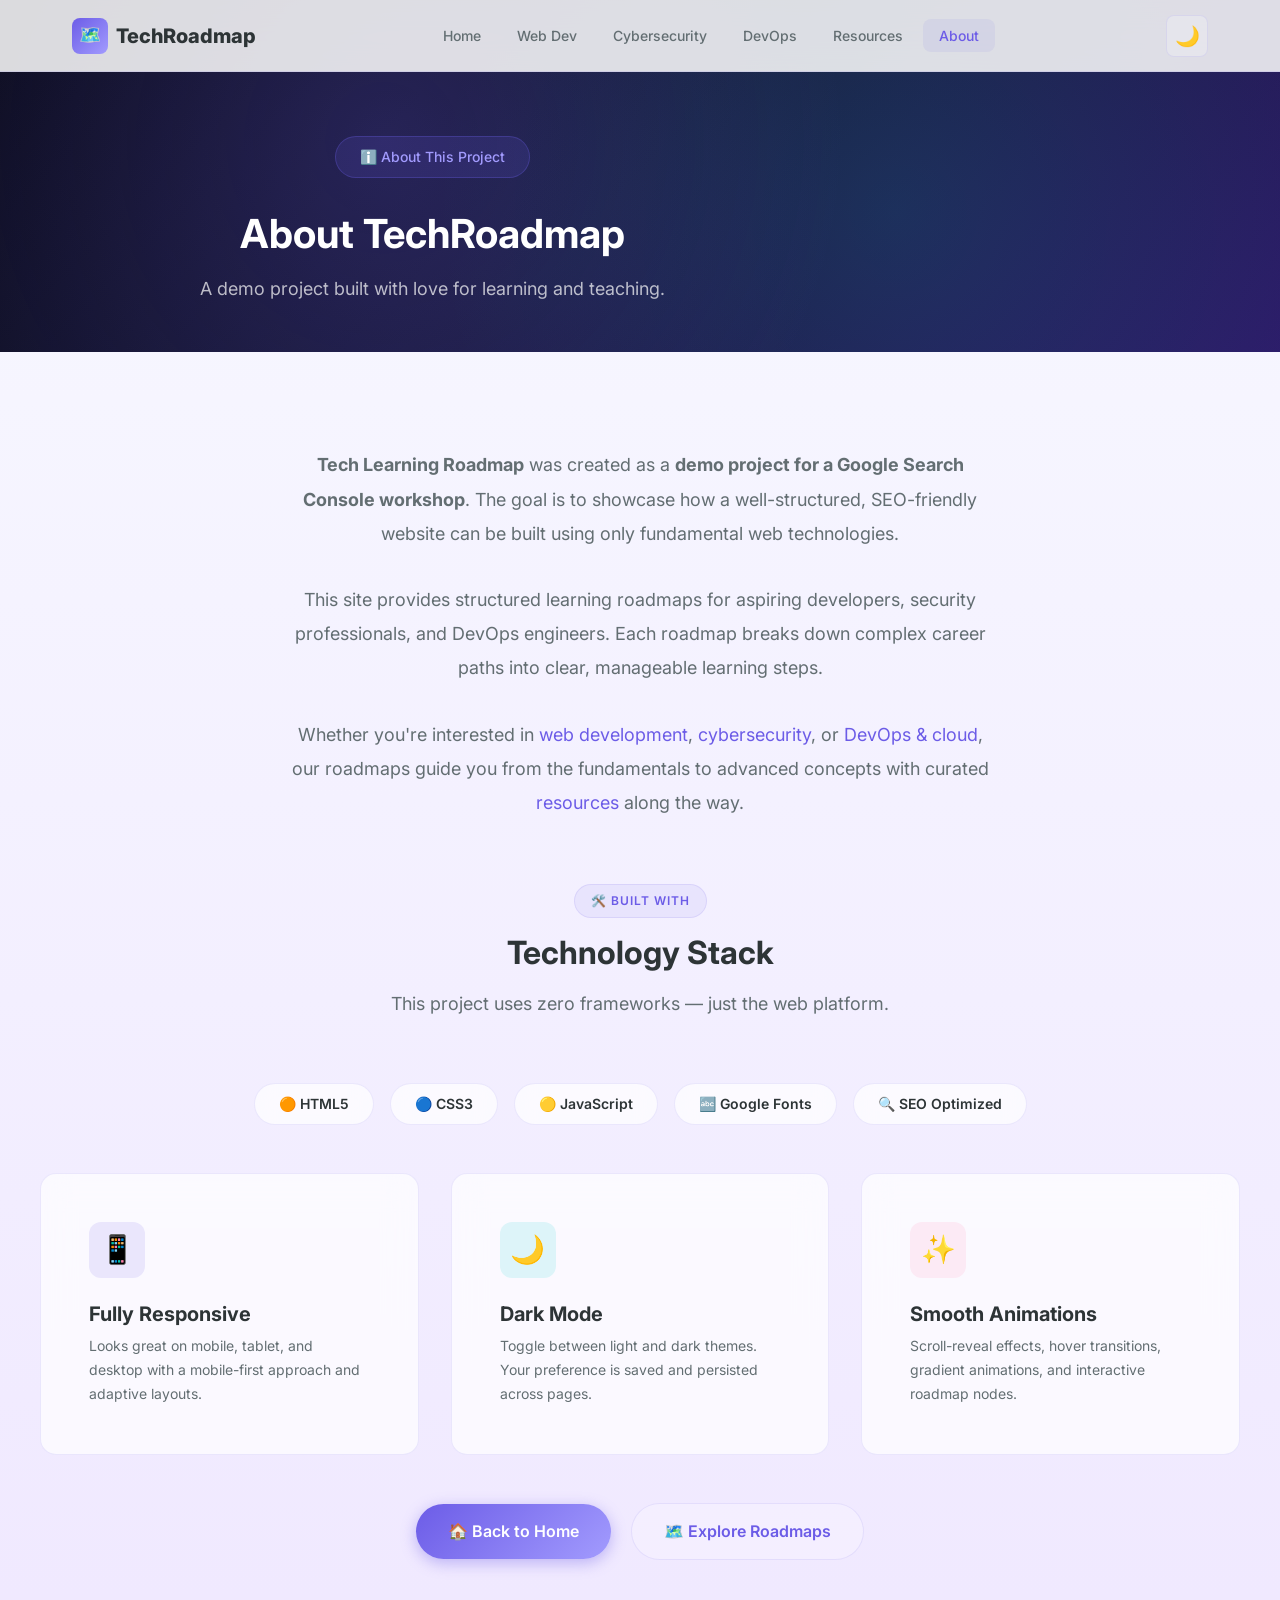
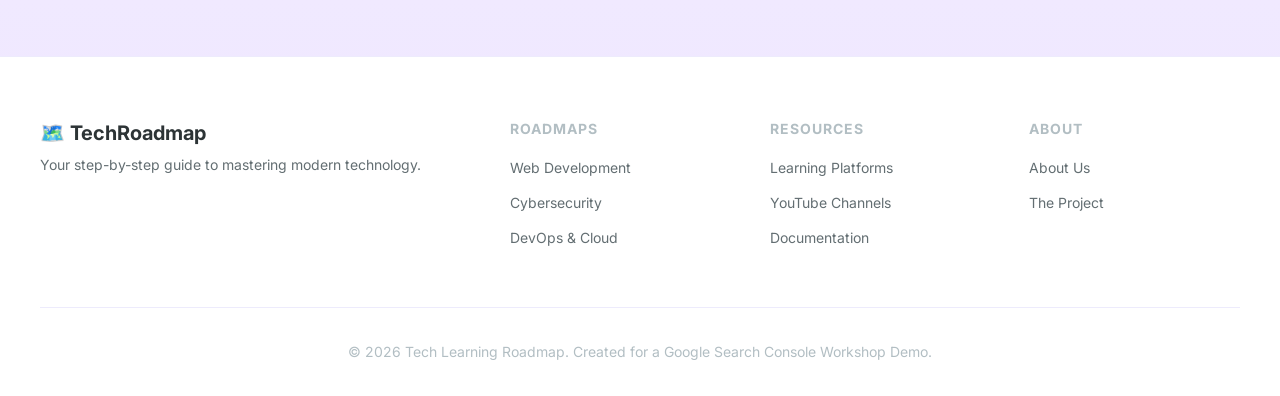
==== about.html @ 20cbd088 "first commit" ====
<!DOCTYPE html>
<html lang="en">

<head>
    <meta charset="UTF-8">
    <meta name="viewport" content="width=device-width, initial-scale=1.0">
    <meta name="description"
        content="About Tech Learning Roadmap — A demo project created for a Google Search Console workshop, built with HTML, CSS, and JavaScript.">
    <title>About — Tech Learning Roadmap</title>
    <link rel="stylesheet" href="styles.css">
    <link rel="icon"
        href="data:image/svg+xml,<svg xmlns='http://www.w3.org/2000/svg' viewBox='0 0 100 100'><text y='.9em' font-size='90'>🗺️</text></svg>">
</head>

<body>

    <div id="scroll-progress"></div>

    <!-- Navigation -->
    <nav class="navbar" id="navbar">
        <div class="nav-container">
            <a href="index.html" class="nav-logo">
                <span class="logo-icon">🗺️</span>
                TechRoadmap
            </a>
            <ul class="nav-links" id="nav-links">
                <li><a href="index.html">Home</a></li>
                <li><a href="web-development.html">Web Dev</a></li>
                <li><a href="cybersecurity.html">Cybersecurity</a></li>
                <li><a href="devops.html">DevOps</a></li>
                <li><a href="resources.html">Resources</a></li>
                <li><a href="about.html">About</a></li>
            </ul>
            <div class="nav-actions">
                <button class="theme-toggle" id="theme-toggle" aria-label="Toggle dark mode">🌙</button>
                <button class="hamburger" id="hamburger" aria-label="Toggle navigation">
                    <span></span><span></span><span></span>
                </button>
            </div>
        </div>
    </nav>
    <div class="nav-overlay" id="nav-overlay"></div>

    <!-- Page Hero -->
    <section class="page-hero">
        <div class="hero-content">
            <div class="hero-badge">ℹ️ About This Project</div>
            <h1>About <span class="gradient-text">TechRoadmap</span></h1>
            <p>A demo project built with love for learning and teaching.</p>
        </div>
    </section>

    <!-- About Content -->
    <section class="section">
        <div class="container">
            <div class="about-content reveal">
                <p>
                    <strong>Tech Learning Roadmap</strong> was created as a <strong>demo project for a Google Search
                        Console workshop</strong>. The goal is to showcase how a well-structured, SEO-friendly website
                    can be built using only fundamental web technologies.
                </p>
                <p>
                    This site provides structured learning roadmaps for aspiring developers, security professionals, and
                    DevOps engineers. Each roadmap breaks down complex career paths into clear, manageable learning
                    steps.
                </p>
                <p>
                    Whether you're interested in <a href="web-development.html">web development</a>, <a
                        href="cybersecurity.html">cybersecurity</a>, or <a href="devops.html">DevOps & cloud</a>, our
                    roadmaps guide you from the fundamentals to advanced concepts with curated <a
                        href="resources.html">resources</a> along the way.
                </p>
            </div>

            <!-- Tech Stack -->
            <div class="text-center reveal" style="margin-top: var(--space-3xl);">
                <div class="section-header">
                    <span class="section-badge">🛠️ Built With</span>
                    <h2>Technology Stack</h2>
                    <p>This project uses zero frameworks — just the web platform.</p>
                </div>
                <div class="tech-badges">
                    <span class="tech-badge" id="badge-html">🟠 HTML5</span>
                    <span class="tech-badge" id="badge-css">🔵 CSS3</span>
                    <span class="tech-badge" id="badge-js">🟡 JavaScript</span>
                    <span class="tech-badge" id="badge-fonts">🔤 Google Fonts</span>
                    <span class="tech-badge" id="badge-seo">🔍 SEO Optimized</span>
                </div>
            </div>

            <!-- Features List -->
            <div class="grid-3 mt-3">
                <div class="card reveal delay-1" id="feature-responsive">
                    <div class="card-icon purple">📱</div>
                    <h3>Fully Responsive</h3>
                    <p>Looks great on mobile, tablet, and desktop with a mobile-first approach and adaptive layouts.</p>
                </div>
                <div class="card reveal delay-2" id="feature-darkmode">
                    <div class="card-icon teal">🌙</div>
                    <h3>Dark Mode</h3>
                    <p>Toggle between light and dark themes. Your preference is saved and persisted across pages.</p>
                </div>
                <div class="card reveal delay-3" id="feature-animations">
                    <div class="card-icon pink">✨</div>
                    <h3>Smooth Animations</h3>
                    <p>Scroll-reveal effects, hover transitions, gradient animations, and interactive roadmap nodes.</p>
                </div>
            </div>

            <!-- CTA -->
            <div class="text-center mt-3 reveal">
                <a href="index.html" class="btn btn-primary">🏠 Back to Home</a>
                <a href="web-development.html" class="btn btn-secondary" style="margin-left: var(--space-md);">🗺️
                    Explore Roadmaps</a>
            </div>

        </div>
    </section>

    <!-- Footer -->
    <footer class="footer">
        <div class="footer-grid">
            <div class="footer-brand">
                <h3>🗺️ TechRoadmap</h3>
                <p>Your step-by-step guide to mastering modern technology.</p>
            </div>
            <div class="footer-col">
                <h4>Roadmaps</h4>
                <ul>
                    <li><a href="web-development.html">Web Development</a></li>
                    <li><a href="cybersecurity.html">Cybersecurity</a></li>
                    <li><a href="devops.html">DevOps & Cloud</a></li>
                </ul>
            </div>
            <div class="footer-col">
                <h4>Resources</h4>
                <ul>
                    <li><a href="resources.html">Learning Platforms</a></li>
                    <li><a href="resources.html">YouTube Channels</a></li>
                    <li><a href="resources.html">Documentation</a></li>
                </ul>
            </div>
            <div class="footer-col">
                <h4>About</h4>
                <ul>
                    <li><a href="about.html">About Us</a></li>
                    <li><a href="about.html">The Project</a></li>
                </ul>
            </div>
        </div>
        <div class="footer-bottom">
            <p>&copy; 2026 Tech Learning Roadmap. Created for a Google Search Console Workshop Demo.</p>
        </div>
    </footer>

    <script src="script.js"></script>
</body>

</html>
---- styles.css ----
/* ===========================
   Tech Learning Roadmap
   Global Design System
   =========================== */

@import url('https://fonts.googleapis.com/css2?family=Inter:wght@300;400;500;600;700;800;900&display=swap');

/* ---------- CSS Custom Properties ---------- */
:root {
  /* Colors */
  --primary: #6c5ce7;
  --primary-light: #a29bfe;
  --primary-dark: #5a4bd1;
  --secondary: #00cec9;
  --secondary-light: #81ecec;
  --accent: #fd79a8;
  --accent-light: #fab1c4;
  --warning: #fdcb6e;
  --success: #00b894;

  /* Backgrounds */
  --bg-primary: #f8f9ff;
  --bg-secondary: #ffffff;
  --bg-card: rgba(255, 255, 255, 0.7);
  --bg-glass: rgba(255, 255, 255, 0.25);
  --bg-nav: rgba(255, 255, 255, 0.85);

  /* Text */
  --text-primary: #2d3436;
  --text-secondary: #636e72;
  --text-muted: #b2bec3;
  --text-on-primary: #ffffff;

  /* Borders & Shadows */
  --border-color: rgba(108, 92, 231, 0.12);
  --border-glass: rgba(255, 255, 255, 0.3);
  --shadow-sm: 0 2px 8px rgba(108, 92, 231, 0.08);
  --shadow-md: 0 8px 30px rgba(108, 92, 231, 0.12);
  --shadow-lg: 0 20px 60px rgba(108, 92, 231, 0.15);
  --shadow-glow: 0 0 30px rgba(108, 92, 231, 0.2);

  /* Gradients */
  --gradient-primary: linear-gradient(135deg, #6c5ce7, #a29bfe);
  --gradient-secondary: linear-gradient(135deg, #00cec9, #81ecec);
  --gradient-accent: linear-gradient(135deg, #fd79a8, #e17055);
  --gradient-hero: linear-gradient(135deg, #0c0c1d 0%, #1a1a3e 50%, #2d1b69 100%);
  --gradient-bg: linear-gradient(180deg, #f8f9ff 0%, #eee5ff 100%);

  /* Typography */
  --font-family: 'Inter', -apple-system, BlinkMacSystemFont, 'Segoe UI', sans-serif;
  --font-size-xs: 0.75rem;
  --font-size-sm: 0.875rem;
  --font-size-base: 1rem;
  --font-size-lg: 1.125rem;
  --font-size-xl: 1.25rem;
  --font-size-2xl: 1.5rem;
  --font-size-3xl: 2rem;
  --font-size-4xl: 2.5rem;
  --font-size-5xl: 3.5rem;

  /* Spacing */
  --space-xs: 0.25rem;
  --space-sm: 0.5rem;
  --space-md: 1rem;
  --space-lg: 1.5rem;
  --space-xl: 2rem;
  --space-2xl: 3rem;
  --space-3xl: 4rem;
  --space-4xl: 6rem;

  /* Radius */
  --radius-sm: 8px;
  --radius-md: 12px;
  --radius-lg: 16px;
  --radius-xl: 24px;
  --radius-full: 9999px;

  /* Transitions */
  --transition-fast: 0.2s cubic-bezier(0.4, 0, 0.2, 1);
  --transition-base: 0.3s cubic-bezier(0.4, 0, 0.2, 1);
  --transition-slow: 0.5s cubic-bezier(0.4, 0, 0.2, 1);

  /* Nav */
  --nav-height: 72px;
}

/* ---------- Dark Mode ---------- */
[data-theme="dark"] {
  --bg-primary: #0c0c1d;
  --bg-secondary: #141428;
  --bg-card: rgba(20, 20, 40, 0.7);
  --bg-glass: rgba(20, 20, 40, 0.6);
  --bg-nav: rgba(12, 12, 29, 0.9);

  --text-primary: #e8e8f0;
  --text-secondary: #a0a0b8;
  --text-muted: #5a5a72;

  --border-color: rgba(108, 92, 231, 0.2);
  --border-glass: rgba(108, 92, 231, 0.15);
  --shadow-sm: 0 2px 8px rgba(0, 0, 0, 0.3);
  --shadow-md: 0 8px 30px rgba(0, 0, 0, 0.4);
  --shadow-lg: 0 20px 60px rgba(0, 0, 0, 0.5);
  --shadow-glow: 0 0 30px rgba(108, 92, 231, 0.3);
  --gradient-bg: linear-gradient(180deg, #0c0c1d 0%, #1a1a3e 100%);
}

/* ---------- Reset & Base ---------- */
*,
*::before,
*::after {
  margin: 0;
  padding: 0;
  box-sizing: border-box;
}

html {
  scroll-behavior: smooth;
  scroll-padding-top: var(--nav-height);
}

body {
  font-family: var(--font-family);
  font-size: var(--font-size-base);
  color: var(--text-primary);
  background: var(--gradient-bg);
  min-height: 100vh;
  line-height: 1.7;
  -webkit-font-smoothing: antialiased;
  transition: background var(--transition-base), color var(--transition-base);
}

a {
  color: var(--primary);
  text-decoration: none;
  transition: color var(--transition-fast);
}
a:hover { color: var(--primary-light); }

img { max-width: 100%; display: block; }

h1, h2, h3, h4, h5, h6 {
  line-height: 1.2;
  font-weight: 700;
  color: var(--text-primary);
}

/* ---------- Scroll Progress Bar ---------- */
#scroll-progress {
  position: fixed;
  top: 0;
  left: 0;
  height: 3px;
  background: var(--gradient-primary);
  z-index: 10000;
  width: 0%;
  transition: width 0.1s linear;
}

/* ---------- Navigation ---------- */
.navbar {
  position: fixed;
  top: 0;
  left: 0;
  right: 0;
  height: var(--nav-height);
  background: var(--bg-nav);
  backdrop-filter: blur(20px);
  -webkit-backdrop-filter: blur(20px);
  border-bottom: 1px solid var(--border-color);
  z-index: 9999;
  transition: box-shadow var(--transition-base), background var(--transition-base);
}

.navbar.scrolled {
  box-shadow: var(--shadow-md);
}

.nav-container {
  max-width: 1200px;
  margin: 0 auto;
  padding: 0 var(--space-xl);
  height: 100%;
  display: flex;
  align-items: center;
  justify-content: space-between;
}

.nav-logo {
  display: flex;
  align-items: center;
  gap: var(--space-sm);
  font-size: var(--font-size-xl);
  font-weight: 800;
  color: var(--text-primary);
  text-decoration: none;
}

.nav-logo .logo-icon {
  width: 36px;
  height: 36px;
  background: var(--gradient-primary);
  border-radius: var(--radius-sm);
  display: flex;
  align-items: center;
  justify-content: center;
  color: white;
  font-size: 18px;
}

.nav-links {
  display: flex;
  align-items: center;
  list-style: none;
  gap: var(--space-xs);
}

.nav-links a {
  padding: var(--space-sm) var(--space-md);
  border-radius: var(--radius-sm);
  font-size: var(--font-size-sm);
  font-weight: 500;
  color: var(--text-secondary);
  transition: all var(--transition-fast);
  text-decoration: none;
}

.nav-links a:hover,
.nav-links a.active {
  color: var(--primary);
  background: rgba(108, 92, 231, 0.08);
}

.nav-actions {
  display: flex;
  align-items: center;
  gap: var(--space-sm);
}

/* Dark mode toggle */
.theme-toggle {
  width: 42px;
  height: 42px;
  border: none;
  background: var(--bg-glass);
  border: 1px solid var(--border-color);
  border-radius: var(--radius-sm);
  cursor: pointer;
  display: flex;
  align-items: center;
  justify-content: center;
  font-size: 20px;
  transition: all var(--transition-fast);
  color: var(--text-primary);
}
.theme-toggle:hover {
  background: rgba(108, 92, 231, 0.1);
  transform: scale(1.05);
}

/* Hamburger */
.hamburger {
  display: none;
  flex-direction: column;
  gap: 5px;
  background: none;
  border: none;
  cursor: pointer;
  padding: 5px;
  z-index: 10001;
}
.hamburger span {
  width: 24px;
  height: 2px;
  background: var(--text-primary);
  border-radius: 2px;
  transition: all var(--transition-base);
}
.hamburger.active span:nth-child(1) { transform: rotate(45deg) translate(5px, 5px); }
.hamburger.active span:nth-child(2) { opacity: 0; }
.hamburger.active span:nth-child(3) { transform: rotate(-45deg) translate(5px, -5px); }

/* ---------- Hero Section ---------- */
.hero {
  position: relative;
  min-height: 100vh;
  display: flex;
  align-items: center;
  justify-content: center;
  text-align: center;
  padding: calc(var(--nav-height) + var(--space-3xl)) var(--space-xl) var(--space-3xl);
  background: var(--gradient-hero);
  overflow: hidden;
}

.hero::before {
  content: '';
  position: absolute;
  inset: 0;
  background:
    radial-gradient(circle at 20% 50%, rgba(108, 92, 231, 0.15) 0%, transparent 50%),
    radial-gradient(circle at 80% 20%, rgba(0, 206, 201, 0.1) 0%, transparent 50%),
    radial-gradient(circle at 40% 80%, rgba(253, 121, 168, 0.08) 0%, transparent 50%);
  pointer-events: none;
}

.hero-content {
  position: relative;
  z-index: 2;
  max-width: 800px;
}

.hero-badge {
  display: inline-flex;
  align-items: center;
  gap: var(--space-sm);
  padding: var(--space-sm) var(--space-lg);
  background: rgba(108, 92, 231, 0.15);
  border: 1px solid rgba(108, 92, 231, 0.3);
  border-radius: var(--radius-full);
  color: var(--primary-light);
  font-size: var(--font-size-sm);
  font-weight: 500;
  margin-bottom: var(--space-xl);
}

.hero h1 {
  font-size: var(--font-size-5xl);
  font-weight: 900;
  color: #ffffff;
  margin-bottom: var(--space-lg);
  letter-spacing: -1px;
}

.hero h1 .gradient-text {
  background: linear-gradient(135deg, #a29bfe, #81ecec, #fd79a8);
  -webkit-background-clip: text;
  -webkit-text-fill-color: transparent;
  background-clip: text;
}

.hero p {
  font-size: var(--font-size-lg);
  color: rgba(255, 255, 255, 0.7);
  margin-bottom: var(--space-2xl);
  max-width: 600px;
  margin-left: auto;
  margin-right: auto;
  line-height: 1.8;
}

.hero-buttons {
  display: flex;
  gap: var(--space-md);
  justify-content: center;
  flex-wrap: wrap;
}

/* Floating particles */
.particles {
  position: absolute;
  inset: 0;
  overflow: hidden;
  pointer-events: none;
}

.particle {
  position: absolute;
  border-radius: 50%;
  opacity: 0.3;
  animation: particleFloat linear infinite;
}

@keyframes particleFloat {
  0% { transform: translateY(100vh) rotate(0deg); opacity: 0; }
  10% { opacity: 0.3; }
  90% { opacity: 0.3; }
  100% { transform: translateY(-100px) rotate(720deg); opacity: 0; }
}

/* ---------- Buttons ---------- */
.btn {
  display: inline-flex;
  align-items: center;
  gap: var(--space-sm);
  padding: 14px 32px;
  border: none;
  border-radius: var(--radius-full);
  font-family: var(--font-family);
  font-size: var(--font-size-base);
  font-weight: 600;
  cursor: pointer;
  transition: all var(--transition-base);
  text-decoration: none;
}

.btn-primary {
  background: var(--gradient-primary);
  color: #fff;
  box-shadow: 0 4px 15px rgba(108, 92, 231, 0.4);
}
.btn-primary:hover {
  transform: translateY(-2px);
  box-shadow: 0 8px 25px rgba(108, 92, 231, 0.5);
  color: #fff;
}

.btn-outline {
  background: transparent;
  color: #fff;
  border: 2px solid rgba(255, 255, 255, 0.3);
}
.btn-outline:hover {
  background: rgba(255, 255, 255, 0.1);
  border-color: rgba(255, 255, 255, 0.6);
  transform: translateY(-2px);
  color: #fff;
}

.btn-secondary {
  background: var(--bg-glass);
  color: var(--primary);
  border: 1px solid var(--border-color);
}
.btn-secondary:hover {
  background: rgba(108, 92, 231, 0.1);
  transform: translateY(-2px);
}

/* ---------- Sections ---------- */
.section {
  padding: var(--space-4xl) var(--space-xl);
}

.container {
  max-width: 1200px;
  margin: 0 auto;
}

.section-header {
  text-align: center;
  margin-bottom: var(--space-3xl);
}

.section-header .section-badge {
  display: inline-flex;
  align-items: center;
  gap: var(--space-xs);
  padding: 6px 16px;
  background: rgba(108, 92, 231, 0.08);
  border: 1px solid var(--border-color);
  border-radius: var(--radius-full);
  color: var(--primary);
  font-size: var(--font-size-xs);
  font-weight: 600;
  text-transform: uppercase;
  letter-spacing: 1px;
  margin-bottom: var(--space-md);
}

.section-header h2 {
  font-size: var(--font-size-3xl);
  margin-bottom: var(--space-md);
}

.section-header p {
  font-size: var(--font-size-lg);
  color: var(--text-secondary);
  max-width: 600px;
  margin: 0 auto;
}

/* ---------- Cards (Glassmorphism) ---------- */
.card {
  background: var(--bg-card);
  backdrop-filter: blur(16px);
  -webkit-backdrop-filter: blur(16px);
  border: 1px solid var(--border-color);
  border-radius: var(--radius-lg);
  padding: var(--space-2xl);
  transition: all var(--transition-base);
}

.card:hover {
  transform: translateY(-6px);
  box-shadow: var(--shadow-lg);
  border-color: var(--primary-light);
}

.card-icon {
  width: 56px;
  height: 56px;
  border-radius: var(--radius-md);
  display: flex;
  align-items: center;
  justify-content: center;
  font-size: 28px;
  margin-bottom: var(--space-lg);
  position: relative;
}

.card-icon.purple { background: rgba(108, 92, 231, 0.12); color: var(--primary); }
.card-icon.teal { background: rgba(0, 206, 201, 0.12); color: var(--secondary); }
.card-icon.pink { background: rgba(253, 121, 168, 0.12); color: var(--accent); }
.card-icon.green { background: rgba(0, 184, 148, 0.12); color: var(--success); }
.card-icon.yellow { background: rgba(253, 203, 110, 0.12); color: #e17055; }

.card h3 {
  font-size: var(--font-size-xl);
  margin-bottom: var(--space-sm);
}

.card p {
  color: var(--text-secondary);
  font-size: var(--font-size-sm);
  line-height: 1.7;
}

.card-link {
  display: inline-flex;
  align-items: center;
  gap: var(--space-xs);
  margin-top: var(--space-lg);
  font-size: var(--font-size-sm);
  font-weight: 600;
  color: var(--primary);
}
.card-link:hover { gap: var(--space-sm); }

/* ---------- Grid Layouts ---------- */
.grid-3 {
  display: grid;
  grid-template-columns: repeat(3, 1fr);
  gap: var(--space-xl);
}

.grid-2 {
  display: grid;
  grid-template-columns: repeat(2, 1fr);
  gap: var(--space-xl);
}

.grid-4 {
  display: grid;
  grid-template-columns: repeat(4, 1fr);
  gap: var(--space-lg);
}

/* ---------- Roadmap Common ---------- */
.page-hero {
  padding: calc(var(--nav-height) + var(--space-3xl)) var(--space-xl) var(--space-2xl);
  text-align: center;
  background: var(--gradient-hero);
  color: #fff;
  position: relative;
  overflow: hidden;
}

.page-hero::before {
  content: '';
  position: absolute;
  inset: 0;
  background:
    radial-gradient(circle at 30% 40%, rgba(108, 92, 231, 0.2) 0%, transparent 50%),
    radial-gradient(circle at 70% 60%, rgba(0, 206, 201, 0.12) 0%, transparent 50%);
  pointer-events: none;
}

.page-hero .hero-content {
  position: relative; z-index: 2;
}

.page-hero h1 {
  font-size: var(--font-size-4xl);
  color: #fff;
  margin-bottom: var(--space-md);
}

.page-hero p {
  color: rgba(255,255,255,0.7);
  font-size: var(--font-size-lg);
  max-width: 600px;
  margin: 0 auto;
}

/* --- Roadmap Steps (Web Dev) --- */
.roadmap-container {
  position: relative;
  max-width: 900px;
  margin: 0 auto;
}

.roadmap-track {
  position: relative;
  padding-left: 60px;
}

.roadmap-track::before {
  content: '';
  position: absolute;
  left: 23px;
  top: 0;
  bottom: 0;
  width: 3px;
  background: var(--gradient-primary);
  border-radius: 3px;
  opacity: 0.3;
}

.roadmap-step {
  position: relative;
  margin-bottom: var(--space-xl);
  padding: var(--space-xl);
  background: var(--bg-card);
  backdrop-filter: blur(16px);
  border: 1px solid var(--border-color);
  border-radius: var(--radius-lg);
  transition: all var(--transition-base);
  cursor: pointer;
}

.roadmap-step:hover {
  transform: translateX(8px);
  box-shadow: var(--shadow-lg);
  border-color: var(--primary-light);
}

.roadmap-step::before {
  content: '';
  position: absolute;
  left: -48px;
  top: 28px;
  width: 18px;
  height: 18px;
  border-radius: 50%;
  background: var(--gradient-primary);
  border: 3px solid var(--bg-primary);
  box-shadow: 0 0 0 3px rgba(108, 92, 231, 0.2);
  z-index: 2;
}

.roadmap-step.active::before {
  box-shadow: 0 0 0 6px rgba(108, 92, 231, 0.3);
  animation: pulseNode 2s ease-in-out infinite;
}

@keyframes pulseNode {
  0%, 100% { box-shadow: 0 0 0 3px rgba(108, 92, 231, 0.2); }
  50% { box-shadow: 0 0 0 8px rgba(108, 92, 231, 0.1); }
}

.step-header {
  display: flex;
  align-items: center;
  gap: var(--space-md);
  margin-bottom: var(--space-sm);
}

.step-number {
  width: 32px;
  height: 32px;
  border-radius: var(--radius-sm);
  background: var(--gradient-primary);
  color: #fff;
  font-size: var(--font-size-sm);
  font-weight: 700;
  display: flex;
  align-items: center;
  justify-content: center;
  flex-shrink: 0;
}

.step-header h3 {
  font-size: var(--font-size-lg);
}

.step-description {
  color: var(--text-secondary);
  font-size: var(--font-size-sm);
  max-height: 0;
  overflow: hidden;
  transition: max-height var(--transition-slow), padding var(--transition-slow);
}

.roadmap-step.expanded .step-description {
  max-height: 200px;
  padding-top: var(--space-md);
}

.step-tags {
  display: flex;
  flex-wrap: wrap;
  gap: var(--space-sm);
  margin-top: var(--space-md);
}

.step-tag {
  padding: 4px 12px;
  background: rgba(108, 92, 231, 0.08);
  border-radius: var(--radius-full);
  font-size: var(--font-size-xs);
  font-weight: 500;
  color: var(--primary);
}

/* Section divider for roadmap (Frontend vs Backend) */
.roadmap-divider {
  text-align: center;
  padding: var(--space-2xl) 0;
  position: relative;
}

.roadmap-divider h2 {
  display: inline-flex;
  align-items: center;
  gap: var(--space-sm);
  padding: var(--space-sm) var(--space-xl);
  background: var(--gradient-primary);
  color: #fff;
  border-radius: var(--radius-full);
  font-size: var(--font-size-lg);
}

/* --- Vertical Timeline (Cybersecurity) --- */
.timeline {
  position: relative;
  max-width: 800px;
  margin: 0 auto;
}

.timeline::before {
  content: '';
  position: absolute;
  left: 50%;
  transform: translateX(-50%);
  top: 0;
  bottom: 0;
  width: 3px;
  background: linear-gradient(to bottom, var(--primary), var(--secondary), var(--accent));
  border-radius: 3px;
}

.timeline-item {
  position: relative;
  width: 45%;
  padding: var(--space-xl);
  background: var(--bg-card);
  backdrop-filter: blur(16px);
  border: 1px solid var(--border-color);
  border-radius: var(--radius-lg);
  margin-bottom: var(--space-2xl);
  transition: all var(--transition-base);
}

.timeline-item:hover {
  transform: scale(1.03);
  box-shadow: var(--shadow-lg);
  border-color: var(--primary-light);
}

.timeline-item:nth-child(odd) {
  margin-left: 5%;
}

.timeline-item:nth-child(even) {
  margin-left: 50%;
}

.timeline-item::before {
  content: '';
  position: absolute;
  top: 30px;
  width: 16px;
  height: 16px;
  border-radius: 50%;
  background: var(--gradient-primary);
  border: 3px solid var(--bg-primary);
  z-index: 2;
}

.timeline-item:nth-child(odd)::before {
  right: -8%;
}

.timeline-item:nth-child(even)::before {
  left: -8%;
}

.timeline-item .item-icon {
  font-size: 32px;
  margin-bottom: var(--space-md);
}

.timeline-item h3 {
  margin-bottom: var(--space-sm);
}

.timeline-item p {
  color: var(--text-secondary);
  font-size: var(--font-size-sm);
}

/* --- Flow Cards (DevOps) --- */
.flow-grid {
  display: grid;
  grid-template-columns: repeat(auto-fit, minmax(280px, 1fr));
  gap: var(--space-xl);
  max-width: 1000px;
  margin: 0 auto;
}

.flow-card {
  background: var(--bg-card);
  backdrop-filter: blur(16px);
  border: 1px solid var(--border-color);
  border-radius: var(--radius-lg);
  padding: var(--space-2xl);
  text-align: center;
  transition: all var(--transition-base);
  position: relative;
  overflow: hidden;
}

.flow-card::before {
  content: '';
  position: absolute;
  top: 0;
  left: 0;
  right: 0;
  height: 4px;
  border-radius: var(--radius-lg) var(--radius-lg) 0 0;
}

.flow-card:nth-child(1)::before { background: var(--gradient-primary); }
.flow-card:nth-child(2)::before { background: var(--gradient-secondary); }
.flow-card:nth-child(3)::before { background: var(--gradient-accent); }
.flow-card:nth-child(4)::before { background: linear-gradient(135deg, #fdcb6e, #e17055); }
.flow-card:nth-child(5)::before { background: linear-gradient(135deg, #00b894, #00cec9); }

.flow-card:hover {
  transform: translateY(-8px);
  box-shadow: var(--shadow-lg);
  border-color: var(--primary-light);
}

.flow-card .flow-icon {
  width: 72px;
  height: 72px;
  border-radius: var(--radius-md);
  display: flex;
  align-items: center;
  justify-content: center;
  font-size: 36px;
  margin: 0 auto var(--space-lg);
  background: rgba(108, 92, 231, 0.08);
}

.flow-card .flow-number {
  position: absolute;
  top: 16px;
  right: 16px;
  width: 28px;
  height: 28px;
  border-radius: 50%;
  background: var(--gradient-primary);
  color: #fff;
  font-size: var(--font-size-xs);
  font-weight: 700;
  display: flex;
  align-items: center;
  justify-content: center;
}

.flow-card h3 {
  margin-bottom: var(--space-sm);
}
.flow-card p {
  color: var(--text-secondary);
  font-size: var(--font-size-sm);
}

/* Arrow between flow cards */
.flow-arrow {
  display: flex;
  align-items: center;
  justify-content: center;
  font-size: 32px;
  color: var(--primary);
  padding: var(--space-md) 0;
}

/* ---------- Resources ---------- */
.resource-card {
  background: var(--bg-card);
  backdrop-filter: blur(16px);
  border: 1px solid var(--border-color);
  border-radius: var(--radius-lg);
  padding: var(--space-xl);
  display: flex;
  align-items: center;
  gap: var(--space-lg);
  transition: all var(--transition-base);
  text-decoration: none;
  color: var(--text-primary);
}

.resource-card:hover {
  transform: translateX(8px);
  box-shadow: var(--shadow-md);
  border-color: var(--primary-light);
  color: var(--text-primary);
}

.resource-card .resource-icon {
  width: 48px;
  height: 48px;
  border-radius: var(--radius-sm);
  display: flex;
  align-items: center;
  justify-content: center;
  font-size: 24px;
  flex-shrink: 0;
  background: rgba(108, 92, 231, 0.08);
}

.resource-card h4 { font-size: var(--font-size-base); }
.resource-card p { color: var(--text-secondary); font-size: var(--font-size-sm); margin-top: 2px; }

.resources-grid {
  display: grid;
  gap: var(--space-md);
}

/* ---------- About ---------- */
.about-content {
  max-width: 700px;
  margin: 0 auto;
  text-align: center;
}

.about-content p {
  color: var(--text-secondary);
  font-size: var(--font-size-lg);
  line-height: 1.9;
  margin-bottom: var(--space-xl);
}

.tech-badges {
  display: flex;
  justify-content: center;
  gap: var(--space-md);
  flex-wrap: wrap;
  margin: var(--space-2xl) 0;
}

.tech-badge {
  display: inline-flex;
  align-items: center;
  gap: var(--space-sm);
  padding: var(--space-sm) var(--space-lg);
  background: var(--bg-card);
  border: 1px solid var(--border-color);
  border-radius: var(--radius-full);
  font-weight: 600;
  font-size: var(--font-size-sm);
  backdrop-filter: blur(10px);
  transition: all var(--transition-base);
}

.tech-badge:hover {
  transform: translateY(-3px);
  box-shadow: var(--shadow-md);
}

/* ---------- Footer ---------- */
.footer {
  background: var(--bg-secondary);
  border-top: 1px solid var(--border-color);
  padding: var(--space-3xl) var(--space-xl) var(--space-xl);
  transition: background var(--transition-base);
}

.footer-grid {
  max-width: 1200px;
  margin: 0 auto;
  display: grid;
  grid-template-columns: 2fr 1fr 1fr 1fr;
  gap: var(--space-2xl);
  margin-bottom: var(--space-2xl);
}

.footer-brand h3 {
  font-size: var(--font-size-xl);
  margin-bottom: var(--space-sm);
}

.footer-brand p {
  color: var(--text-secondary);
  font-size: var(--font-size-sm);
}

.footer-col h4 {
  font-size: var(--font-size-sm);
  text-transform: uppercase;
  letter-spacing: 1px;
  color: var(--text-muted);
  margin-bottom: var(--space-md);
}

.footer-col ul {
  list-style: none;
}

.footer-col li {
  margin-bottom: var(--space-sm);
}

.footer-col a {
  color: var(--text-secondary);
  font-size: var(--font-size-sm);
  transition: color var(--transition-fast);
}

.footer-col a:hover { color: var(--primary); }

.footer-bottom {
  max-width: 1200px;
  margin: 0 auto;
  padding-top: var(--space-xl);
  border-top: 1px solid var(--border-color);
  text-align: center;
  color: var(--text-muted);
  font-size: var(--font-size-sm);
}

/* ---------- Scroll Reveal ---------- */
.reveal {
  opacity: 0;
  transform: translateY(30px);
  transition: all 0.8s cubic-bezier(0.5, 0, 0, 1);
}

.reveal.revealed {
  opacity: 1;
  transform: translateY(0);
}

.reveal-left {
  opacity: 0;
  transform: translateX(-40px);
  transition: all 0.8s cubic-bezier(0.5, 0, 0, 1);
}

.reveal-left.revealed {
  opacity: 1;
  transform: translateX(0);
}

.reveal-right {
  opacity: 0;
  transform: translateX(40px);
  transition: all 0.8s cubic-bezier(0.5, 0, 0, 1);
}

.reveal-right.revealed {
  opacity: 1;
  transform: translateX(0);
}

/* Stagger delays */
.delay-1 { transition-delay: 0.1s; }
.delay-2 { transition-delay: 0.2s; }
.delay-3 { transition-delay: 0.3s; }
.delay-4 { transition-delay: 0.4s; }
.delay-5 { transition-delay: 0.5s; }

/* ---------- Utility ---------- */
.text-gradient {
  background: var(--gradient-primary);
  -webkit-background-clip: text;
  -webkit-text-fill-color: transparent;
  background-clip: text;
}

.text-center { text-align: center; }
.mt-1 { margin-top: var(--space-md); }
.mt-2 { margin-top: var(--space-xl); }
.mt-3 { margin-top: var(--space-2xl); }
.mb-1 { margin-top: var(--space-md); }
.mb-2 { margin-bottom: var(--space-xl); }

/* ---------- Responsive ---------- */
@media (max-width: 1024px) {
  .grid-3 { grid-template-columns: repeat(2, 1fr); }
  .grid-4 { grid-template-columns: repeat(2, 1fr); }
  .footer-grid { grid-template-columns: 1fr 1fr; }
}

@media (max-width: 768px) {
  :root {
    --font-size-5xl: 2.25rem;
    --font-size-4xl: 1.75rem;
    --font-size-3xl: 1.5rem;
  }

  /* Mobile nav */
  .hamburger { display: flex; }

  .nav-links {
    position: fixed;
    top: 0;
    right: -100%;
    width: 280px;
    height: 100vh;
    background: var(--bg-secondary);
    flex-direction: column;
    padding: calc(var(--nav-height) + var(--space-xl)) var(--space-xl) var(--space-xl);
    gap: var(--space-xs);
    transition: right var(--transition-base);
    box-shadow: var(--shadow-lg);
    z-index: 10000;
  }

  .nav-links.active { right: 0; }

  .nav-links a {
    width: 100%;
    padding: var(--space-md);
    font-size: var(--font-size-base);
  }

  /* Grids */
  .grid-3, .grid-2, .grid-4 { grid-template-columns: 1fr; }

  /* Timeline mobile */
  .timeline::before { left: 20px; }
  .timeline-item { width: calc(100% - 50px); margin-left: 50px !important; }
  .timeline-item::before { left: -38px !important; right: auto !important; }

  /* Footer */
  .footer-grid { grid-template-columns: 1fr; }

  .hero { padding-bottom: var(--space-2xl); }

  .hero-buttons { flex-direction: column; align-items: center; }
}

/* Mobile nav overlay */
.nav-overlay {
  position: fixed;
  inset: 0;
  background: rgba(0, 0, 0, 0.5);
  z-index: 9998;
  opacity: 0;
  visibility: hidden;
  transition: all var(--transition-base);
}

.nav-overlay.active {
  opacity: 1;
  visibility: visible;
}
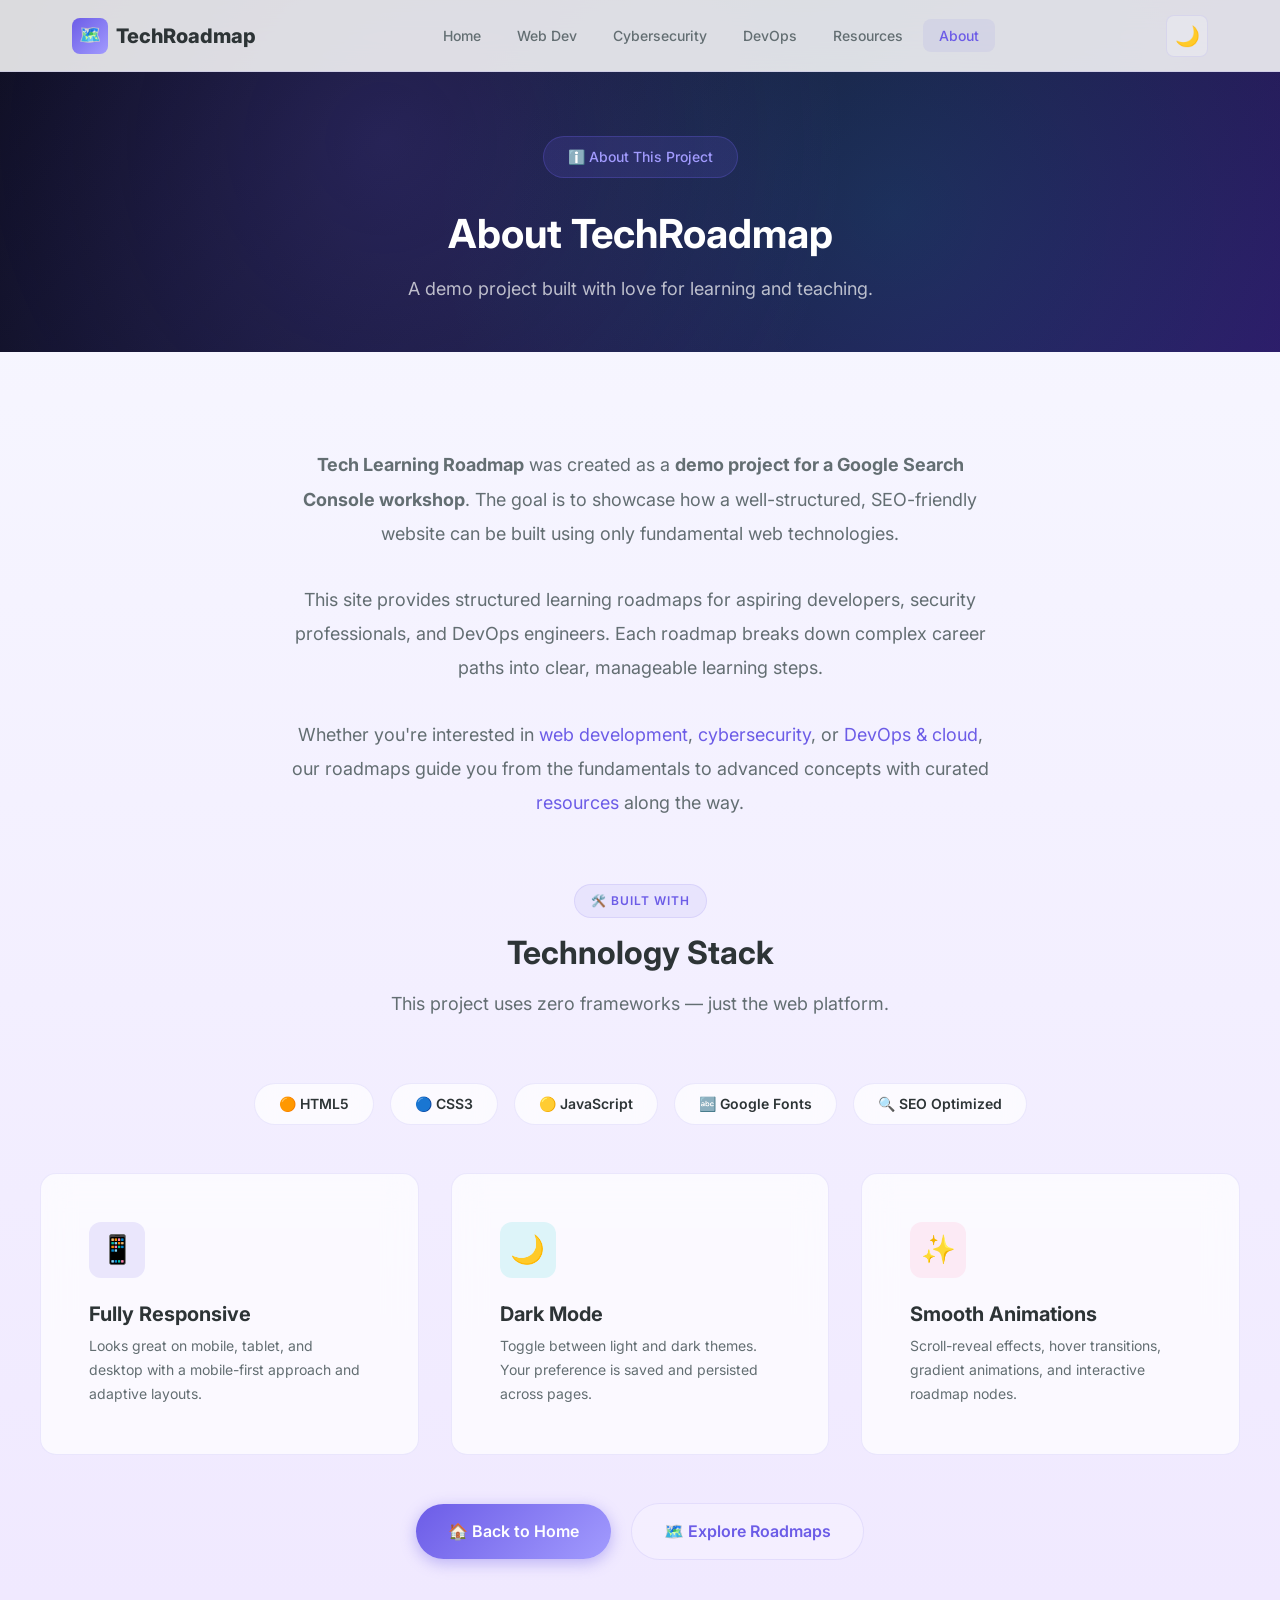
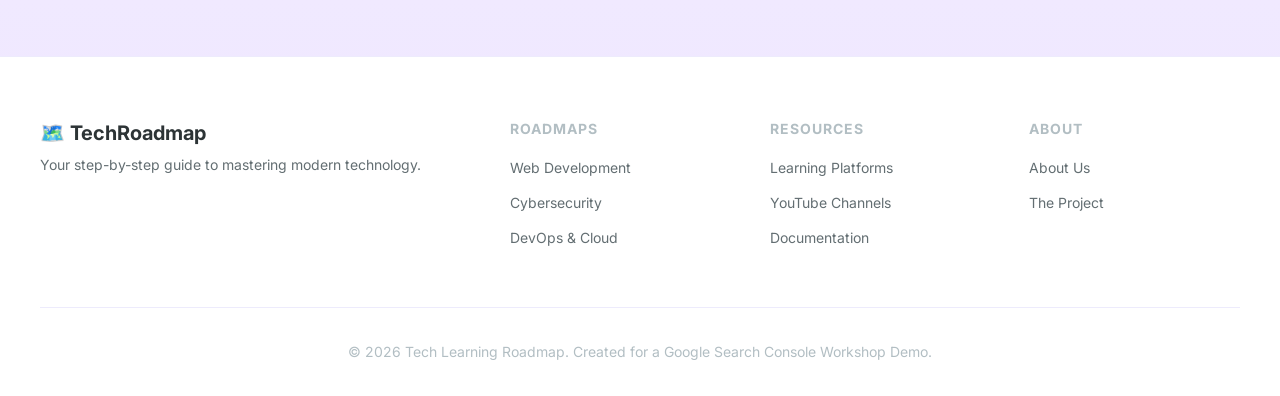
==== commit 961df9d2: "change style" ====
--- a/about.html
+++ b/about.html
@@ -42,7 +42,7 @@
     <div class="nav-overlay" id="nav-overlay"></div>
 
     <!-- Page Hero -->
-    <section class="page-hero">
+    <section class="page-hero" style="display: flex; justify-content: center; align-items: center; text-align: center;">
         <div class="hero-content">
             <div class="hero-badge">ℹ️ About This Project</div>
             <h1>About <span class="gradient-text">TechRoadmap</span></h1>
